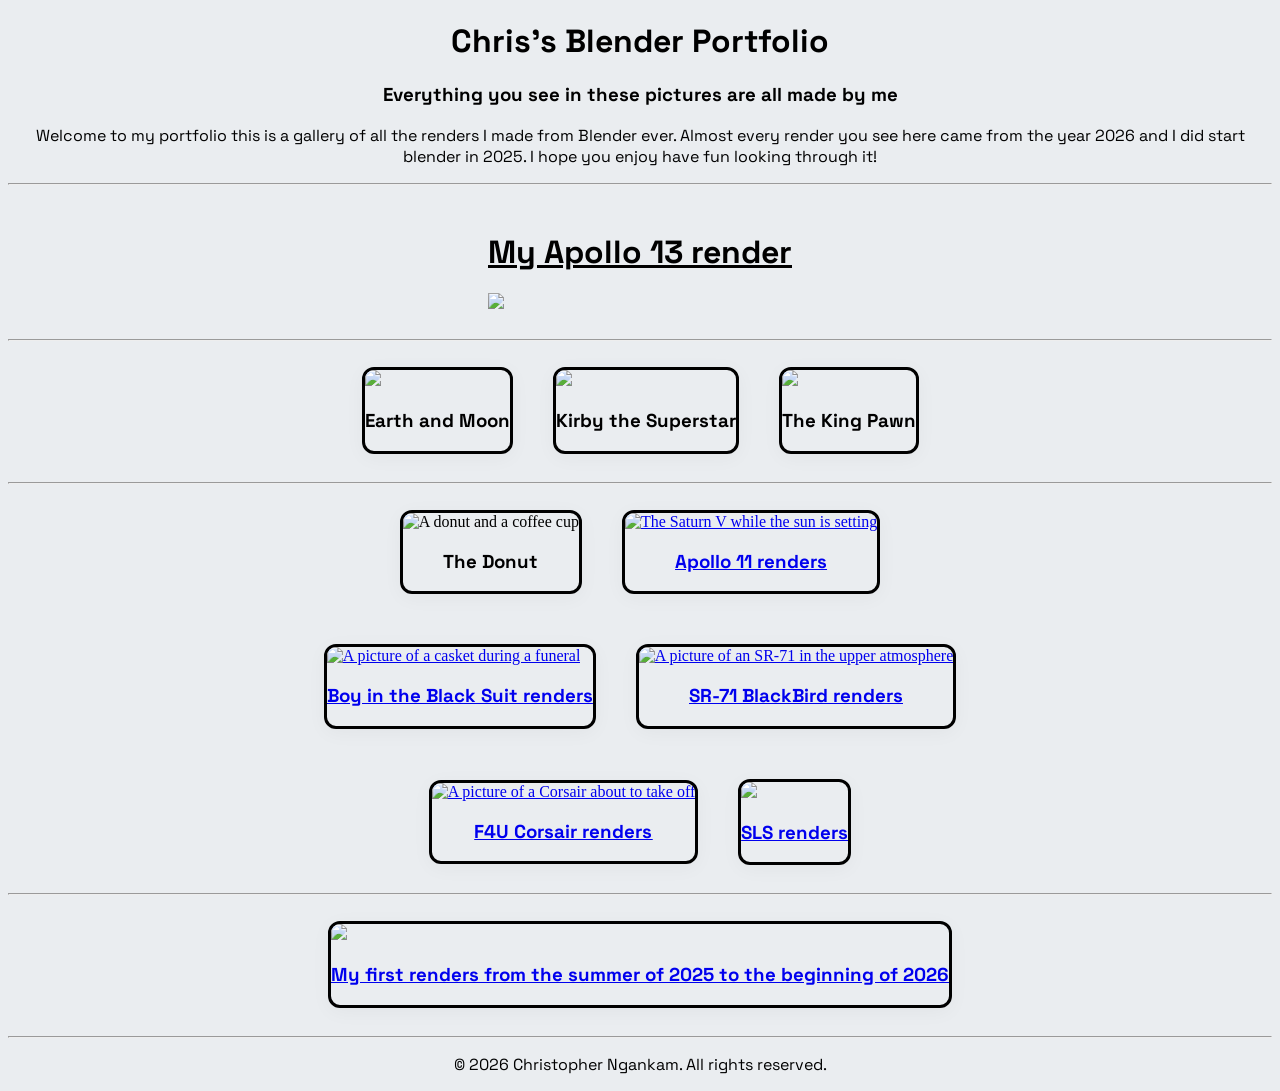
==== index.html @ 4486ab43 "Add files via upload" ====
<!DOCTYPE html>
<html>
    <head>
        <link rel="icon" type="image/png" href="Favicon.png">
        <title>Chris's Art Portfolio</title>
        <link rel="stylesheet" href="style.css">
        <script defer src="script.JS"></script>

        <link rel="preconnect" href="https://fonts.googleapis.com">
        <link rel="preconnect" href="https://fonts.gstatic.com" crossorigin>
        <link href="https://fonts.googleapis.com/css2?family=Space+Grotesk:wght@400;600;700&display=swap" rel="stylesheet">
    </head>
    <body>
        <header class="Intro">
            <h1>Chris's Blender Portfolio</h1>
            <h3>Everything you see in these pictures are all made by me</h3>
            <p>Welcome to my portfolio this is a gallery of all the renders I made from Blender ever. Almost every render you see here came from the year 2026 and I did start blender in 2025. I hope you enjoy have fun looking through it!</p>
            <hr>
            <br>
        </header>

        <div class="Mainmaincharacter">
            <div class="MainCharacter">
                <h1 id="Apollotext">
                    My Apollo 13 render
                </h1>
                <img src="images/Apollo13Poster.png" class="MainRender">
            </div>
        </div>

        <br>
        <hr>
        <br>

        <div class="Mainimages">

            <div class="EarthRender">
                <img src="images/EarthRender.png">
                <h3>Earth and Moon</h3>
            </div>

            <div class="KirbyRender">
                <img src="images/KirbyRealName2.png">
                <h3>Kirby the Superstar</h3>
            </div>

            <div class="PawnRender">
                <img src="images/PawnPFPofficial.png">
                <h3>The King Pawn</h3>
            </div>
        </div>

        <hr>
        <br>

        <div class="ApolloDonut">
            <div class="WholeDonut">
                <img src="images/MyDonutRender.png" alt="A donut and a coffee cup" class="Donut">
                <h3 class="DonutTitle">The Donut</h3>
            </div>

            <div class="CoolApollo11">
                <a href="apollo.html" class="CoolApollo11">
                    <img src="Apollo11Renders/Apollo11RenderCool.png" alt="The Saturn V while the sun is setting">
                    <h3>Apollo 11 renders</h3>
                </a>
            </div>
        </div>

        <div class="CasketBlackBird">

            <a href="blacksuit.html" class="BoyinBlack">
                <div>
                    <img src="BoyInBlackRenders/Casket2.png" alt="A picture of a casket during a funeral">
                    <h3><u>Boy in the Black Suit renders</u></h3>
                </div>
            </a>

            <a href="blackbird.html" class="BlackBird">
                <div>
                    <img src="SR-71Renders/BlackBird6.1Official-1.png" alt="A picture of an SR-71 in the upper atmosphere">
                    <h3><u>SR-71 BlackBird renders</u></h3>
                </div>
            </a>
        </div>

        <div class="CorsairStory">
            <div class="Corsairdiv">
                <a href="corsair.html" class="Corsairlink">
                    <img src="CorsairRenders/CorsairComposited.png" alt="A picture of a Corsair about to take off">
                    <h3><u>F4U Corsair renders</u></h3>
                </a>
            </div>

            <div class="SLS">
                <a href="sls.html" class="SLSlink">
                    <img src="SLSRenders/SLSRender1.png">
                    <h3><u>SLS renders</u></h3>
                </a>
            </div>
        </div>
        <hr>
        <br>
        
        <div class="OriginalOriginals">
            <div class="Originals">
                <a href="OG.html">
                    <img src="/OGRenders/T-34.png">
                    <h3><u>My first renders from the summer of 2025 to the beginning of 2026</u></h3>
                </a>
            </div>
        </div>

        <hr>

        <footer>
            <p>© 2026 Christopher Ngankam. All rights reserved.</p>
        </footer>
    </body>
</html>
---- style.css ----
.Intro{text-align: center;}


.MainCharacter img{
    width: 1400px;
    max-width: 100%;
    height: auto;
}

.Mainmaincharacter h1{
    text-align: center;
    text-decoration: underline;
}

.Mainmaincharacter{
    display: flex;
    justify-content: center;
}

/* Apollo 13 render styling normally everything above the note is what I'm talking about */

.Mainimages img{
    width: 500px;
    max-width:100%;
    height: auto;
}
.PawnRender img{width: 280px;}

.Mainimages h3{text-align: center;}

.Mainimages{
    display: flex;
    justify-content: space-evenly;
}
/*Above is the main images with Kirby, the Earth and the Pawn styling*/

.Donut{
    width: 600px;
    max-width: 100%;
    height: auto;
}

.CoolApollo11 img{
    width: 800px;
    max-width: 100%;
    height: auto;
}

.WholeDonut h3{
    text-align: center;
}

.CoolApollo11 h3{
    text-align: center;
}

.ApolloDonut{
    display: flex;
    justify-content: space-evenly;
}

/*If anyone reads this in the future I put these dumb notes around as a bookmark for certain parts of my webpage. On top is the APOLLO DONUT*/

.CasketBlackBird img{
    width: 700px;
    max-width: 100%;
    height: auto;
}

.CasketBlackBird{
    display: flex;
    justify-content: space-evenly;
    padding-top: 30px;
}

.BoyinBlack h3{
    text-align: center;
}

.BlackBird h3{
    text-align: center;
}
/*On top is the CasketBlackBird group*/

.Corsairdiv img{
    width: 700px;
    max-width: 100%;
    height: auto;
}

.SLS img{
    width: 524px;
    max-width: 100%;
    height: auto;
}


.CorsairStory{
    display: flex;
    justify-content: space-evenly;
    padding-top: 30px;
}

.Corsairlink{
    text-align: center;
}

.SLSlink{
    text-align: center;
}

.Originals img{
    width: 900px;
    max-width: 100%;
    height: auto;
}

.Originals h3{
    text-align: center;
}

.OriginalOriginals{
    display: flex;
    justify-content: center;
    align-items: center;
    padding-bottom: 20px;
}

@media (max-width: 767px) {
    .Mainimages{
        display: flex;
        flex-direction: column;
        align-items: center;
    }

    .ApolloDonut{
        display: flex;
        flex-direction: column;
        align-items: center;
    }

    .CasketBlackBird{
        display: flex;
        flex-direction: column;
        align-items: center;
    }

    .CorsairStory{
        display: flex;
        flex-direction: column;
        align-items: center;
    }
}

.Mainimages, .ApolloDonut, .CasketBlackBird, .CorsairStory {
    display: flex;
    justify-content: center; 
    align-items: center;
    gap: 40px; 
    padding-bottom: 20px;
}

footer{text-align: center;}

/*This is where the lightbox code is*/

#lightbox {
    position: fixed;
    z-index: 1000;
    top: 0;
    left: 0;   
    right: 0;  
    bottom: 0;
    background-color: rgba(0, 0, 0, 0.8);
    display: none;
}

#lightbox.active{
    display: flex;
    justify-content: center;
    align-items: center;
}

img{cursor: pointer;}

#lightbox img {
    max-width: 90%;    
    max-height: 90vh;  
    object-fit: contain; 
    border-radius: 4px;
}

#lightbox .lightbox-arrow {
    position: absolute;
    top: 50%;
    transform: translateY(-50%);
    background-color: rgba(255, 255, 255, 0.2);
    color: white;
    border: none;
    font-size: 40px;
    padding: 10px 20px;
    cursor: pointer;
    z-index: 1001;
    border-radius: 4px;
}

#lightbox .lightbox-arrow:hover {
    background-color: rgba(255, 255, 255, 0.5);
}

#lightbox .prev-btn {
    left: 20px;
}

#lightbox .next-btn {
    right: 20px;
}

#lightbox .close-btn {
    top: 20px;
    right: 30px;
    left: auto;
    transform: none;
    font-size: 50px;
    background: none;
}

#lightbox .close-btn:hover {
    background: none;
    color: #ff4d4d;
}

/* Force the image inside the lightbox to have a default/auto cursor, overriding global img rules */
#lightbox img {
  cursor: default !important;
}

/*From here I just try to make things look good*/


h1{
    font-family: "Space Grotesk";
}

p{
    font-family: "Space Grotesk";
}

h2{
    font-family: "Space Grotesk";
}

h3{
    font-family: "Space Grotesk";
}

a h2{
    font-family: "Space Grotesk";
    color: rgb(104, 6, 252)
;}

body{background-color: hsl(210, 16%, 93%);}


.Mainimages div, .ApolloDonut div, .CasketBlackBird div, .CorsairStory div, .OriginalOriginals div{
    border: solid;
    border-color: black;
    box-shadow: 0 4px 20px rgba(0, 0, 0, 0.04);
    border-radius: 12px;
    overflow: hidden;
}



.Mainimages img:hover, .ApolloDonut img:hover, .CasketBlackBird img:hover, .CorsairStory img:hover, .OriginalOriginals img:hover {
    transform: scale(1.03); 
    opacity: 0.95;     
}

.Mainimages div:hover, .ApolloDonut div:hover, .CasketBlackBird div:hover, .CorsairStory div:hover, .OriginalOriginals div:hover {
    border-color: rgb(69, 69, 69);
    background-color: rgb(205, 205, 205);
}

a:hover{
    color: blue;
}
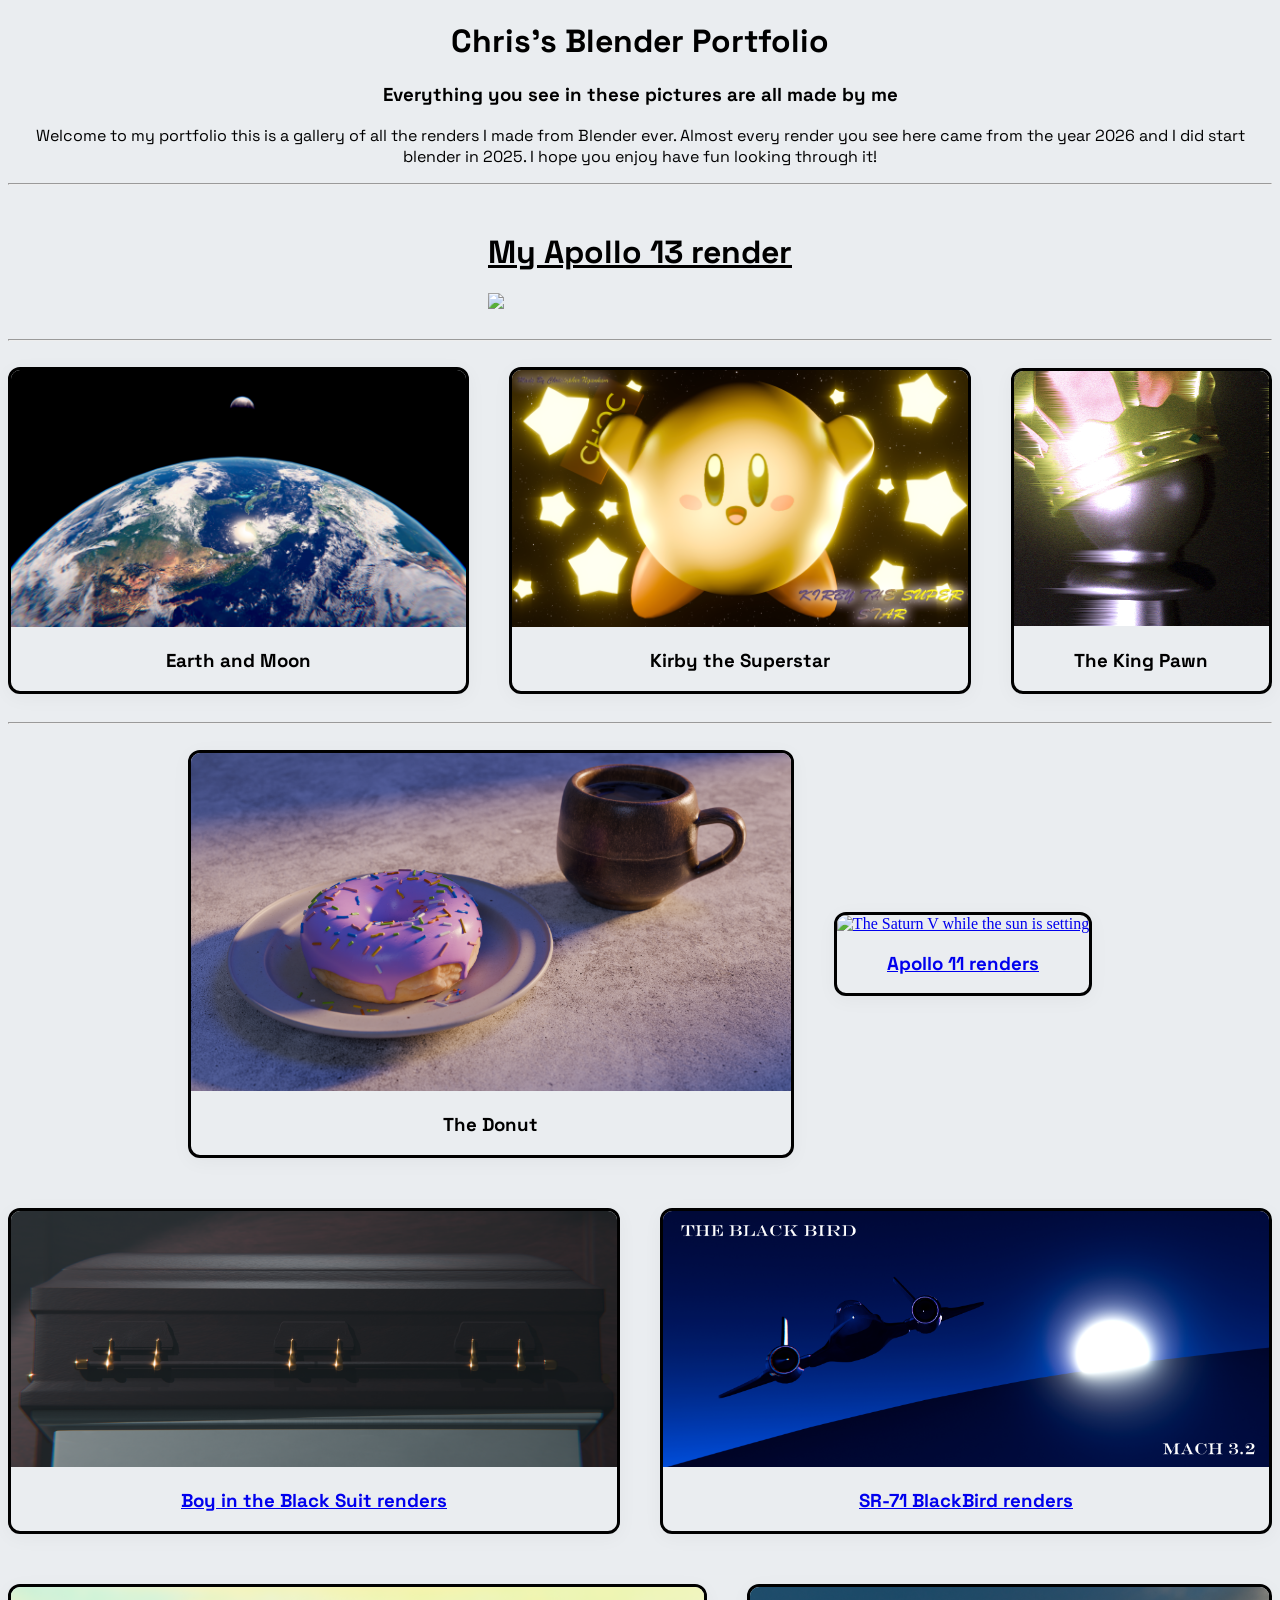
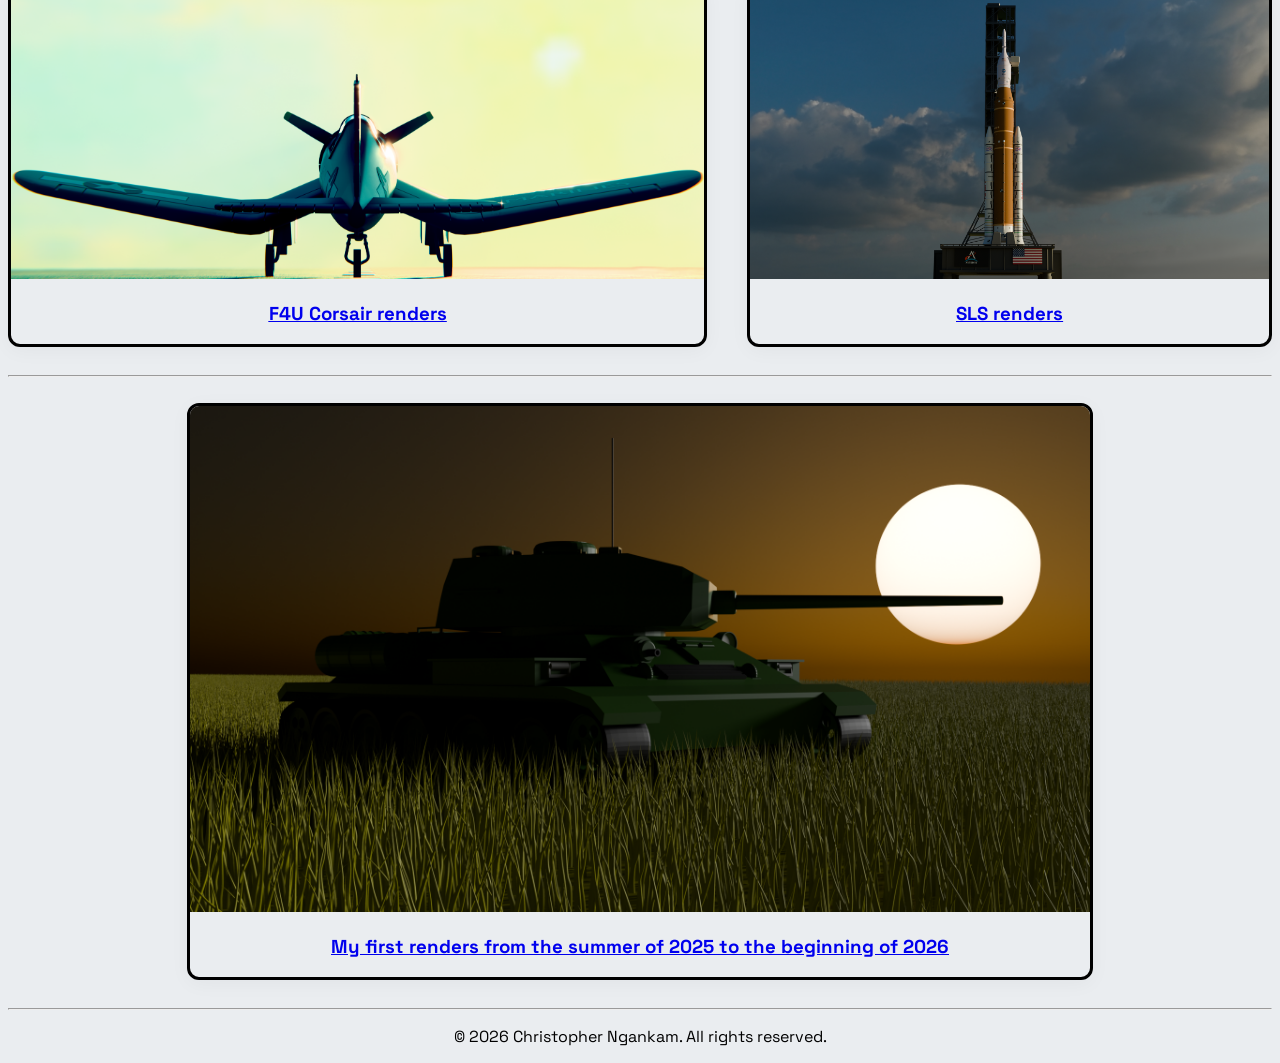
==== commit 96ec1c76: "Fix HTML formatting and ensure proper syntax" ====
--- a/index.html
+++ b/index.html
@@ -105,7 +105,7 @@
         <div class="OriginalOriginals">
             <div class="Originals">
                 <a href="OG.html">
-                    <img src="/OGRenders/T-34.png">
+                    <img src="OGRenders/T-34.png">
                     <h3><u>My first renders from the summer of 2025 to the beginning of 2026</u></h3>
                 </a>
             </div>
@@ -117,4 +117,4 @@
             <p>© 2026 Christopher Ngankam. All rights reserved.</p>
         </footer>
     </body>
-</html>+</html>
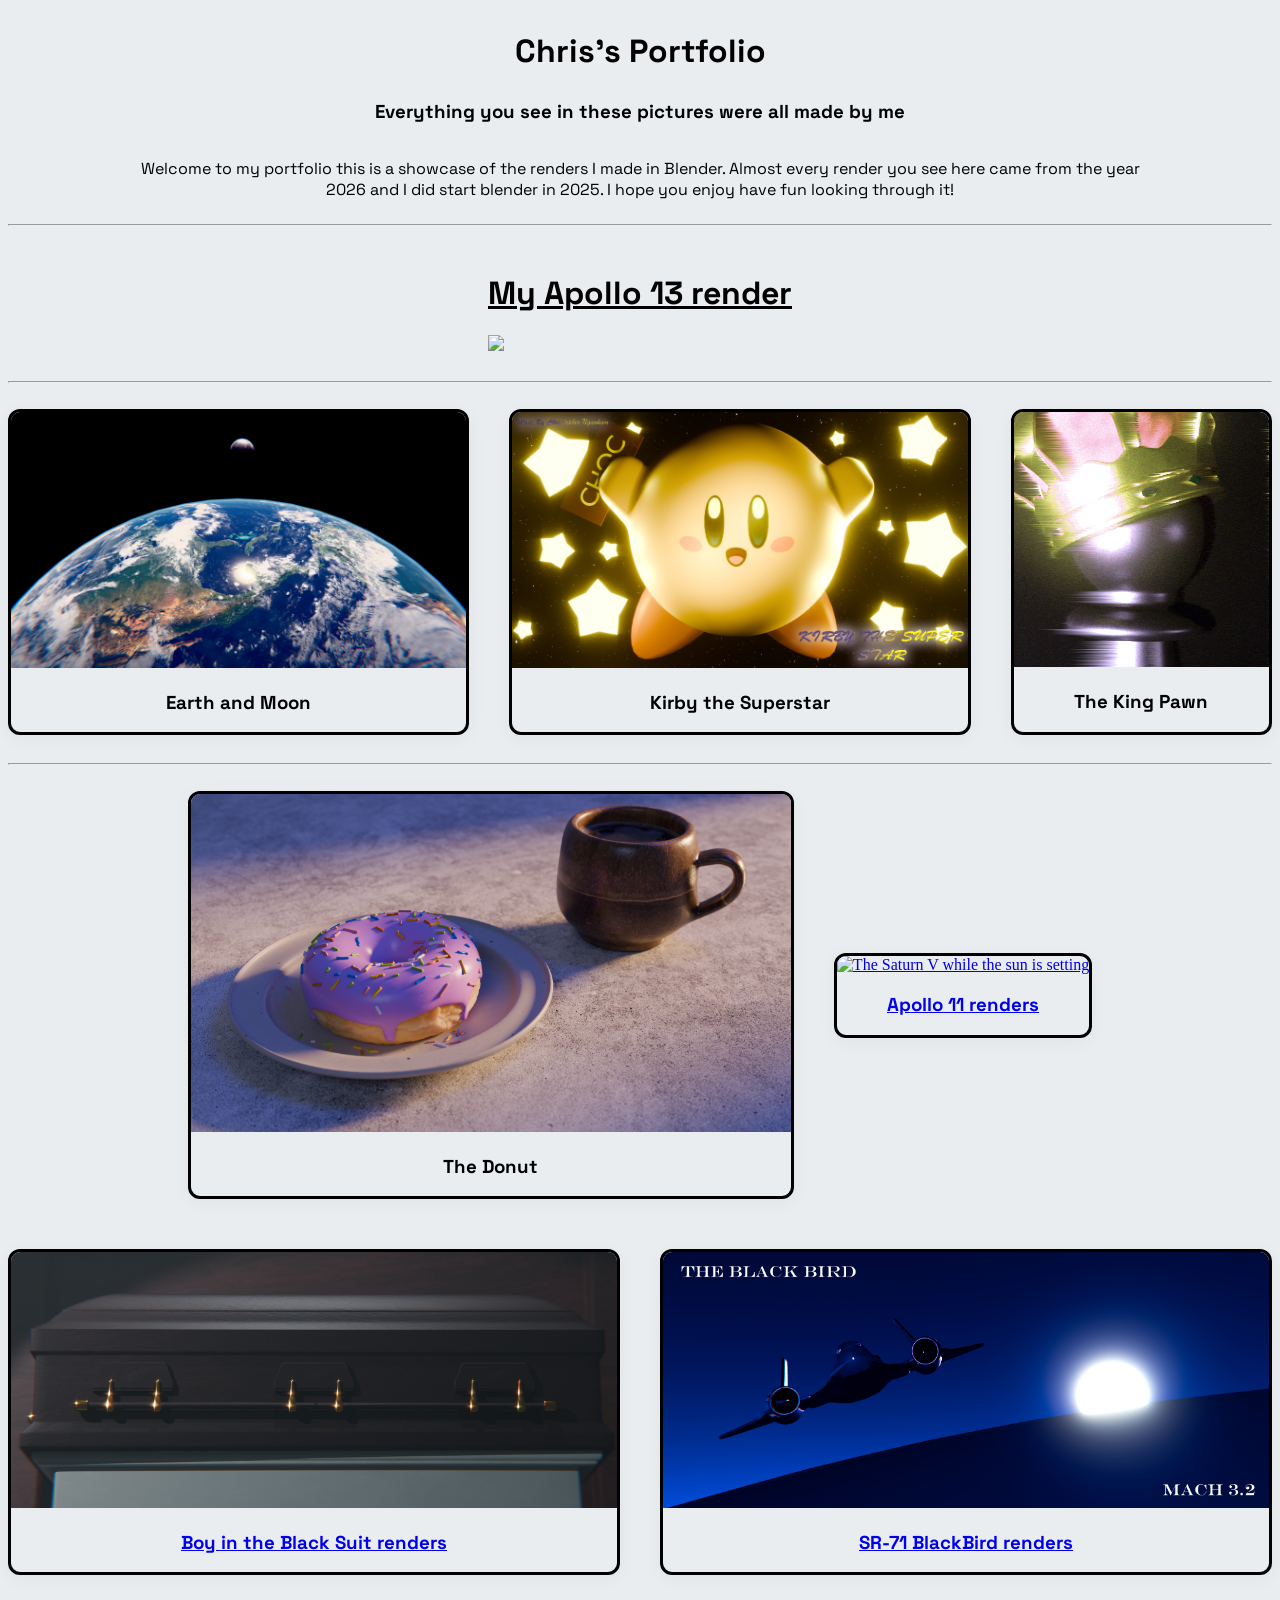
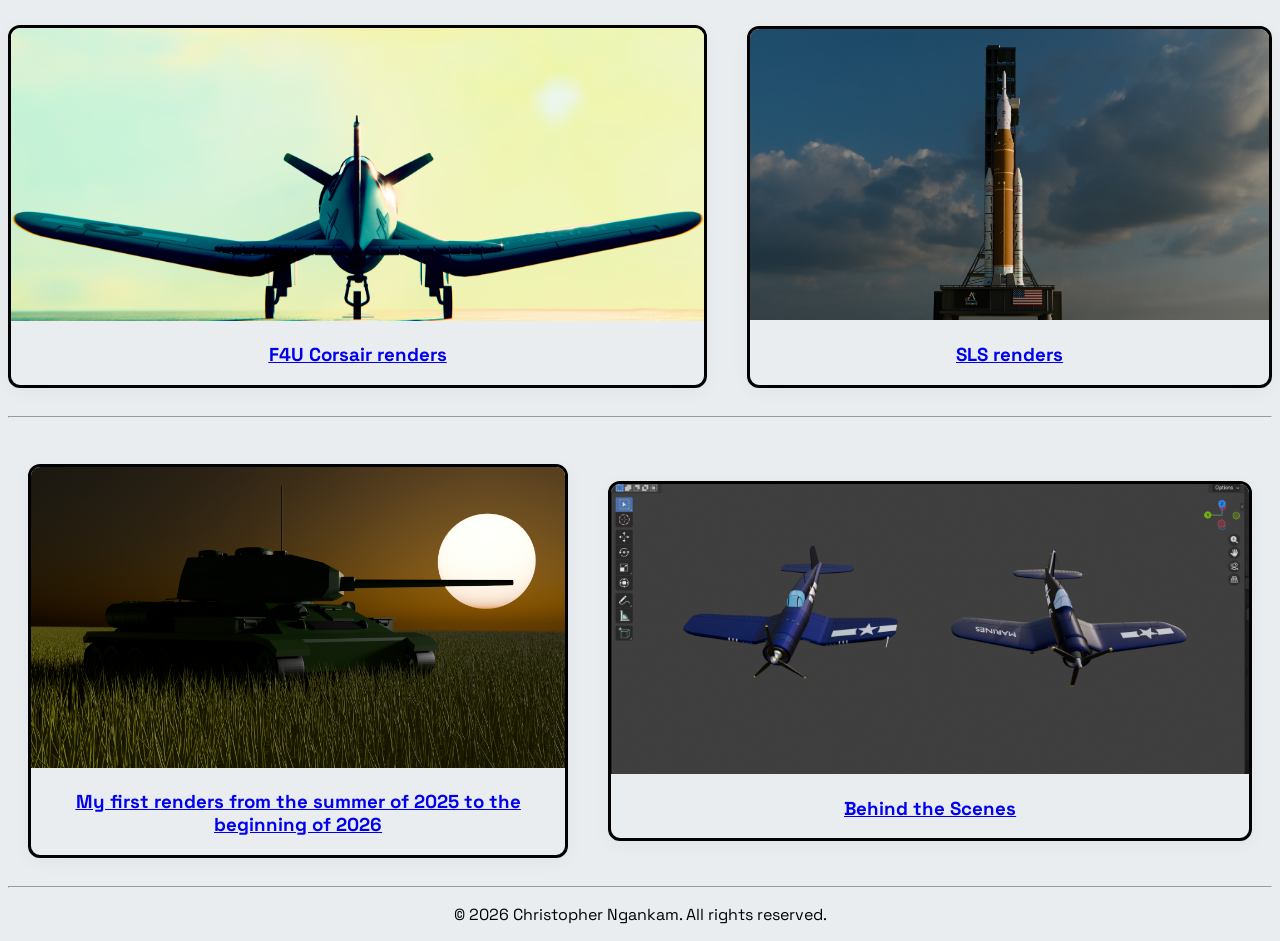
==== commit 7b1a53db: "Add files via upload" ====
--- a/index.html
+++ b/index.html
@@ -2,7 +2,7 @@
 <html>
     <head>
         <link rel="icon" type="image/png" href="Favicon.png">
-        <title>Chris's Art Portfolio</title>
+        <title>Chris's Portfolio</title>
         <link rel="stylesheet" href="style.css">
         <script defer src="script.JS"></script>
 
@@ -12,12 +12,13 @@
     </head>
     <body>
         <header class="Intro">
-            <h1>Chris's Blender Portfolio</h1>
-            <h3>Everything you see in these pictures are all made by me</h3>
-            <p>Welcome to my portfolio this is a gallery of all the renders I made from Blender ever. Almost every render you see here came from the year 2026 and I did start blender in 2025. I hope you enjoy have fun looking through it!</p>
-            <hr>
-            <br>
+            <h1>Chris's Portfolio</h1>
+            <h3>Everything you see in these pictures were all made by me</h3>
+            <p>Welcome to my portfolio this is a showcase of the renders I made in Blender. Almost every render you see here came from the year 2026 and I did start blender in 2025. I hope you enjoy have fun looking through it!</p>
         </header>
+
+        <hr>
+        <br>
 
         <div class="Mainmaincharacter">
             <div class="MainCharacter">
@@ -109,12 +110,19 @@
                     <h3><u>My first renders from the summer of 2025 to the beginning of 2026</u></h3>
                 </a>
             </div>
+
+            <div class="Behindscenes">
+                <a href="behindscenes.html">
+                    <img src="BehindScenes/Screenshot (161).png">
+                    <h3><u>Behind the Scenes</u></h3>
+                </a>
+            </div>
         </div>
 
         <hr>
-
+        
         <footer>
             <p>© 2026 Christopher Ngankam. All rights reserved.</p>
         </footer>
     </body>
-</html>
+</html>
--- a/style.css
+++ b/style.css
@@ -1,4 +1,17 @@
-.Intro{text-align: center;}
+.Intro{
+    text-align: center;
+}
+
+.Intro h1{
+    padding: 10px;
+    margin-bottom: 0.1rem; 
+}
+.Intro p{
+    display: inline-block;
+    width: 1000px;
+    max-width: 100%;
+    height: auto;
+}
 
 
 .MainCharacter img{
@@ -110,7 +123,7 @@
 }
 
 .Originals img{
-    width: 900px;
+    width: 670px;
     max-width: 100%;
     height: auto;
 }
@@ -123,8 +136,22 @@
     display: flex;
     justify-content: center;
     align-items: center;
-    padding-bottom: 20px;
-}
+    padding: 20px;
+}
+
+/*This is wherre Behind the scenes is*/
+
+.Behindscenes img{
+    width: 800px;
+    max-width: 100%;
+    height: auto;
+}
+
+.Behindscenes h3{
+    text-align: center;
+}
+
+
 
 @media (max-width: 767px) {
     .Mainimages{
@@ -150,15 +177,22 @@
         flex-direction: column;
         align-items: center;
     }
-}
-
-.Mainimages, .ApolloDonut, .CasketBlackBird, .CorsairStory {
+
+    .OriginalOriginals{
+        display: flex;
+        flex-direction: column;
+        align-items: center;
+    }
+}
+
+.Mainimages, .ApolloDonut, .CasketBlackBird, .CorsairStory, .OriginalOriginals {
     display: flex;
     justify-content: center; 
     align-items: center;
     gap: 40px; 
     padding-bottom: 20px;
 }
+
 
 footer{text-align: center;}
 
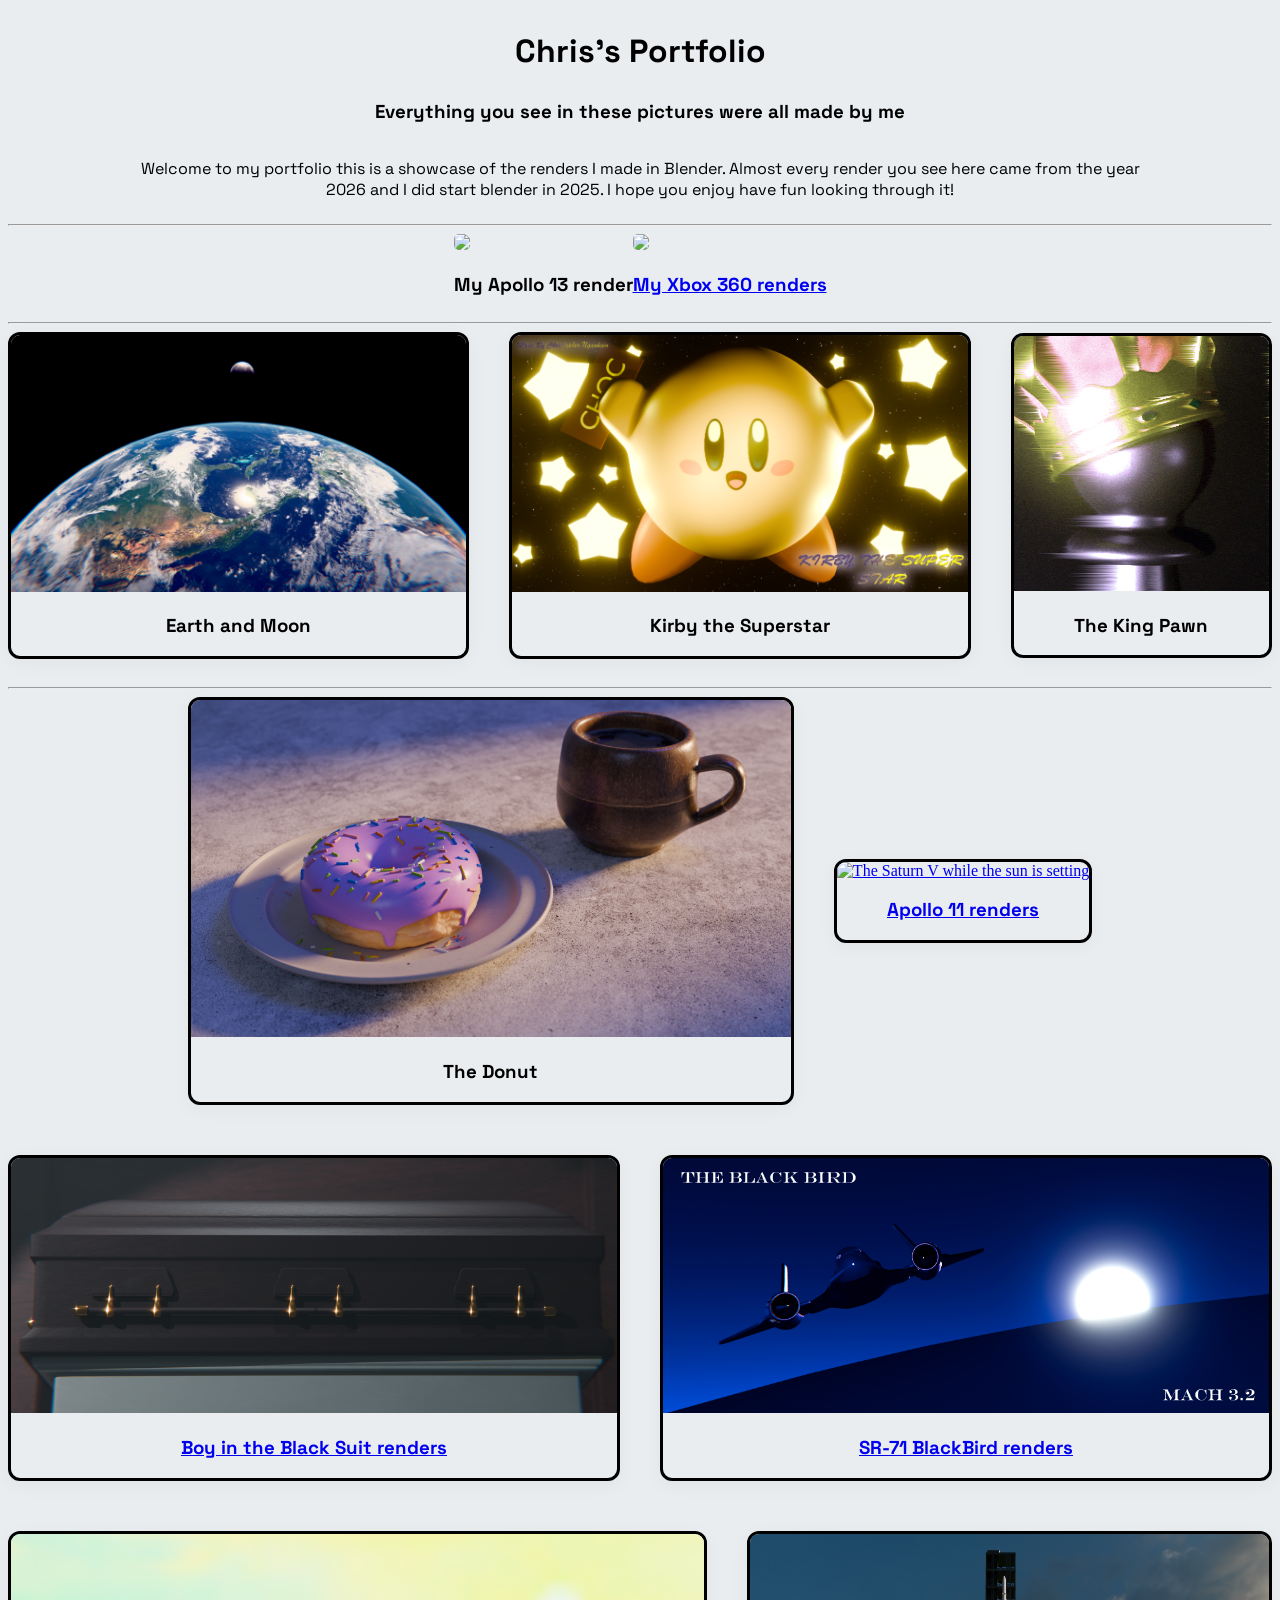
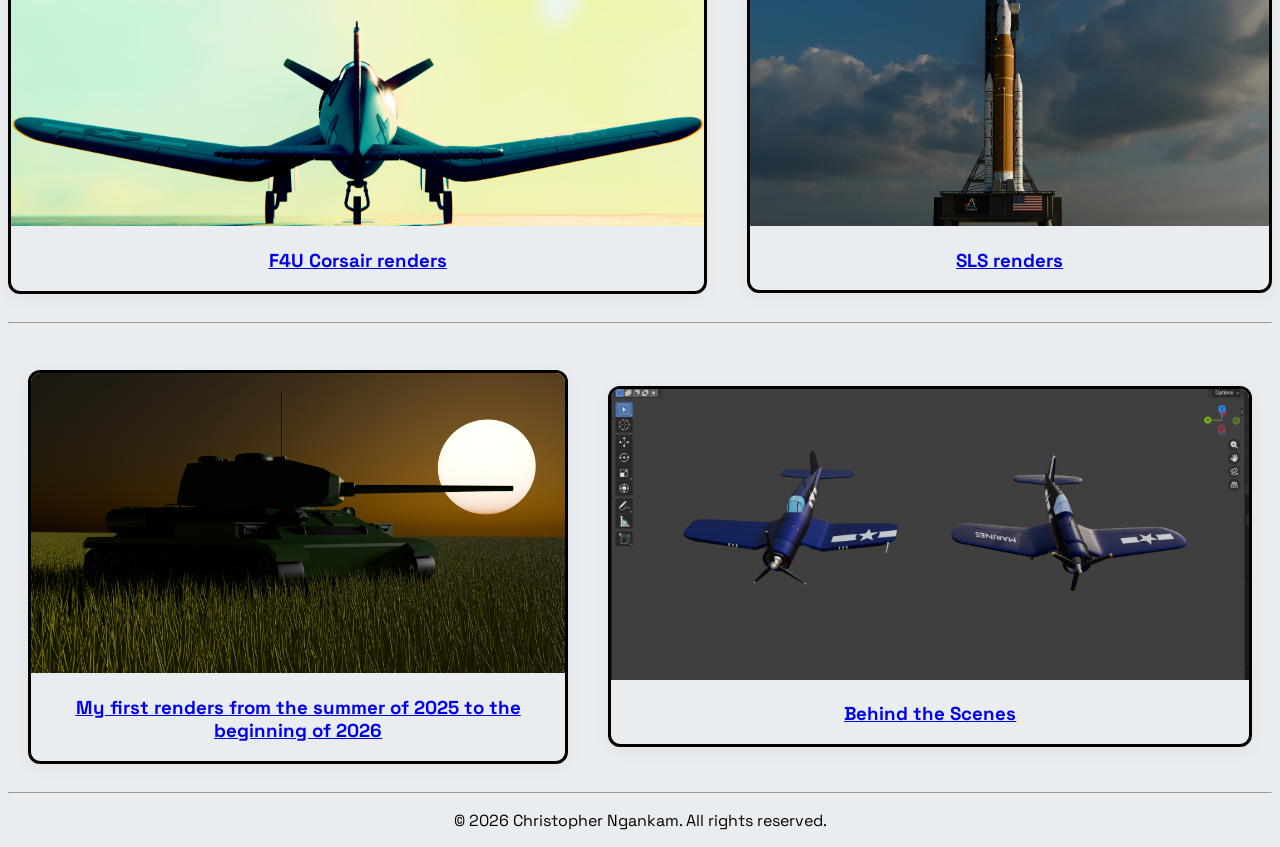
==== commit a3e45dbc: "Update portfolio with Xbox 360 section and Apollo header Added a new section for Xbox 360 renders an" ====
--- a/index.html
+++ b/index.html
@@ -18,20 +18,26 @@
         </header>
 
         <hr>
-        <br>
 
         <div class="Mainmaincharacter">
             <div class="MainCharacter">
-                <h1 id="Apollotext">
+                <img src="images/Apollo13Poster.png" class="MainRender">
+                <h3 id="Apollotext">
                     My Apollo 13 render
-                </h1>
-                <img src="images/Apollo13Poster.png" class="MainRender">
+                </h3>
+            </div>
+
+            <div class="MainCharacter2">
+                <a href="xbox.html">
+                    <img src="Xbox360/Xbox360Main.png">
+                    <h3>
+                        My Xbox 360 renders
+                    </h3>
+                </a>
             </div>
         </div>
 
-        <br>
         <hr>
-        <br>
 
         <div class="Mainimages">
 
@@ -52,7 +58,6 @@
         </div>
 
         <hr>
-        <br>
 
         <div class="ApolloDonut">
             <div class="WholeDonut">
@@ -125,4 +130,4 @@
             <p>© 2026 Christopher Ngankam. All rights reserved.</p>
         </footer>
     </body>
-</html>+</html>
--- a/style.css
+++ b/style.css
@@ -318,4 +318,11 @@
 
 a:hover{
     color: blue;
-}+}
+
+/*Main guy*/
+
+.Mainmaincharacter img{
+    border-radius: 5px;
+    overflow: hidden;
+}
